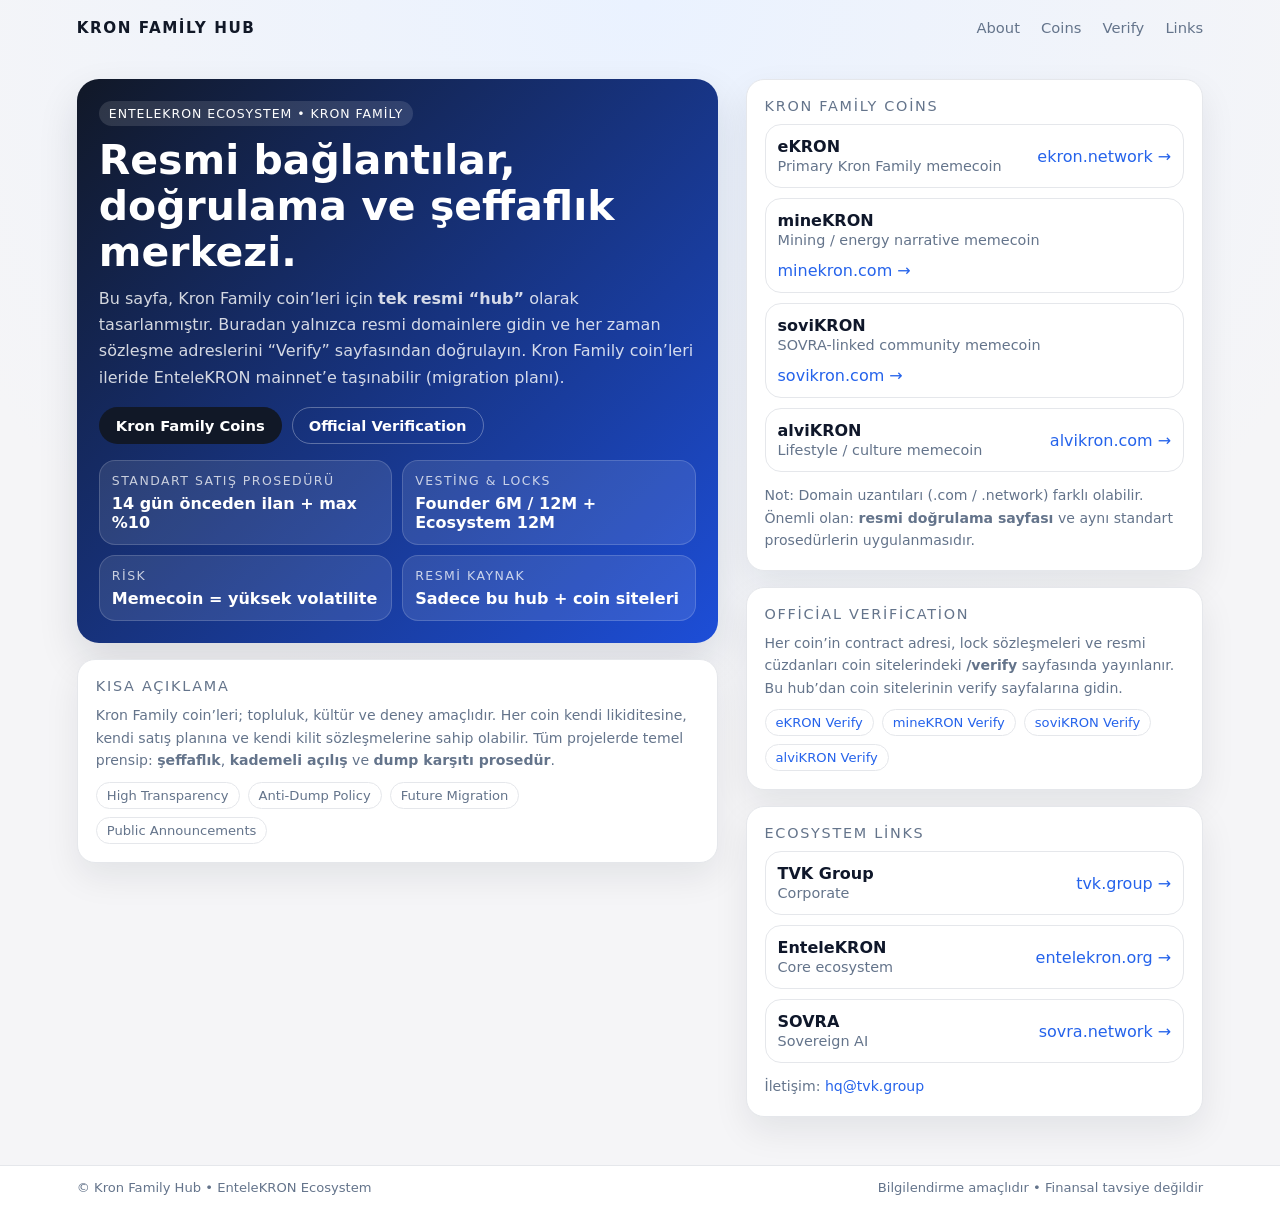
==== index.html @ ef165eb2 "Add initial index.html for Kron Family Hub" ====
<!DOCTYPE html>
<html lang="tr">
<head>
  <meta charset="UTF-8" />
  <title>Kron Family Hub – EnteleKRON Ecosystem</title>
  <meta name="viewport" content="width=device-width, initial-scale=1" />
  <meta name="description" content="Kron Family Hub: eKRON, mineKRON, soviKRON, alviKRON resmi bağlantılar ve doğrulama merkezi." />
  <style>
    :root{
      --bg:#f5f5f7;
      --card:#ffffff;
      --text:#0f172a;
      --muted:#64748b;
      --line:#e5e7eb;
      --radius:18px;
      --accent:#111827;
      --accent2:#2563eb;
    }
    *{box-sizing:border-box}
    body{
      margin:0;
      font-family:system-ui,-apple-system,BlinkMacSystemFont,"Segoe UI",sans-serif;
      background: radial-gradient(circle at top, #eaf2ff, var(--bg) 55%);
      color:var(--text);
    }
    a{color:var(--accent2);text-decoration:none}
    a:hover{text-decoration:underline}
    .page{min-height:100vh;display:flex;flex-direction:column}
    header{
      padding:18px 6vw;
      display:flex;
      justify-content:space-between;
      align-items:center;
      gap:14px;
      flex-wrap:wrap;
    }
    .logo{
      font-weight:800;
      letter-spacing:.10em;
      text-transform:uppercase;
      font-size:.95rem;
      color:var(--accent);
    }
    nav a{margin-left:16px;color:var(--muted);font-size:.92rem}
    main{
      flex:1;
      padding:24px 6vw 48px;
      display:grid;
      grid-template-columns:minmax(0,1.4fr) minmax(0,1fr);
      gap:28px;
      align-items:start;
    }
    @media(max-width:900px){
      main{grid-template-columns:1fr}
      nav a{margin-left:0;margin-right:14px}
    }
    .hero{
      background:linear-gradient(135deg,#111827,#1d4ed8);
      color:#fff;
      border-radius:22px;
      padding:22px;
      box-shadow:0 18px 40px rgba(15,23,42,.12);
    }
    .pill{
      display:inline-flex;
      align-items:center;
      gap:8px;
      padding:5px 10px;
      border-radius:999px;
      background:rgba(255,255,255,.12);
      font-size:.78rem;
      letter-spacing:.08em;
      text-transform:uppercase;
    }
    h1{margin:12px 0 10px;font-size:clamp(2rem,3.2vw,2.8rem);line-height:1.12}
    .sub{margin:0 0 16px;color:rgba(255,255,255,.82);max-width:720px;line-height:1.65}
    .hero-grid{
      display:grid;
      grid-template-columns:repeat(2,minmax(0,1fr));
      gap:10px;
      margin-top:16px;
    }
    @media(max-width:520px){.hero-grid{grid-template-columns:1fr}}
    .hero-card{
      background:rgba(255,255,255,.10);
      border:1px solid rgba(255,255,255,.16);
      border-radius:16px;
      padding:12px;
    }
    .hero-card .t{font-size:.78rem;letter-spacing:.12em;text-transform:uppercase;color:rgba(255,255,255,.75)}
    .hero-card .v{margin-top:6px;font-weight:600}
    .card{
      background:var(--card);
      border-radius:var(--radius);
      padding:18px;
      box-shadow:0 14px 35px rgba(15,23,42,.08);
      border:1px solid var(--line);
    }
    .title{
      font-size:.9rem;
      text-transform:uppercase;
      letter-spacing:.12em;
      color:var(--muted);
      margin-bottom:10px;
    }
    .list{display:grid;gap:10px}
    .row{
      border:1px solid var(--line);
      border-radius:16px;
      padding:12px;
      display:flex;
      justify-content:space-between;
      gap:12px;
      align-items:center;
      flex-wrap:wrap;
      background:#fff;
    }
    .row strong{font-size:1rem}
    .chips{display:flex;flex-wrap:wrap;gap:8px;margin-top:10px}
    .chip{
      padding:5px 10px;
      border-radius:999px;
      border:1px solid var(--line);
      color:var(--muted);
      font-size:.82rem;
      background:#fff;
    }
    .btnrow{display:flex;flex-wrap:wrap;gap:10px;margin-top:14px}
    .btn{
      padding:9px 16px;
      border-radius:999px;
      border:1px solid transparent;
      background:#fff;
      color:var(--accent);
      font-weight:600;
      font-size:.92rem;
      display:inline-flex;
      align-items:center;
      gap:8px;
    }
    .btn.primary{background:#111827;color:#fff}
    .btn.secondary{border-color:rgba(255,255,255,.30);background:transparent;color:#fff}
    .note{
      font-size:.88rem;
      color:var(--muted);
      line-height:1.6;
      margin-top:10px;
    }
    footer{
      padding:14px 6vw 22px;
      font-size:.82rem;
      color:var(--muted);
      display:flex;
      justify-content:space-between;
      flex-wrap:wrap;
      gap:10px;
      border-top:1px solid var(--line);
      background:#fff;
    }
  </style>
</head>

<body>
<div class="page">
  <header>
    <div class="logo">Kron Family Hub</div>
    <nav>
      <a href="#about">About</a>
      <a href="#coins">Coins</a>
      <a href="#verify">Verify</a>
      <a href="#links">Links</a>
    </nav>
  </header>

  <main>
    <section id="about">
      <div class="hero">
        <div class="pill">EnteleKRON Ecosystem • Kron Family</div>
        <h1>Resmi bağlantılar, doğrulama ve şeffaflık merkezi.</h1>
        <p class="sub">
          Bu sayfa, Kron Family coin’leri için <b>tek resmi “hub”</b> olarak tasarlanmıştır.
          Buradan yalnızca resmi domainlere gidin ve her zaman sözleşme adreslerini “Verify” sayfasından doğrulayın.
          Kron Family coin’leri ileride EnteleKRON mainnet’e taşınabilir (migration planı).
        </p>

        <div class="btnrow">
          <a class="btn primary" href="#coins">Kron Family Coins</a>
          <a class="btn secondary" href="#verify">Official Verification</a>
        </div>

        <div class="hero-grid">
          <div class="hero-card">
            <div class="t">Standart Satış Prosedürü</div>
            <div class="v">14 gün önceden ilan + max %10</div>
          </div>
          <div class="hero-card">
            <div class="t">Vesting & Locks</div>
            <div class="v">Founder 6M / 12M + Ecosystem 12M</div>
          </div>
          <div class="hero-card">
            <div class="t">Risk</div>
            <div class="v">Memecoin = yüksek volatilite</div>
          </div>
          <div class="hero-card">
            <div class="t">Resmi Kaynak</div>
            <div class="v">Sadece bu hub + coin siteleri</div>
          </div>
        </div>
      </div>

      <div class="card" style="margin-top:16px">
        <div class="title">Kısa Açıklama</div>
        <div class="note">
          Kron Family coin’leri; topluluk, kültür ve deney amaçlıdır. Her coin kendi likiditesine,
          kendi satış planına ve kendi kilit sözleşmelerine sahip olabilir. Tüm projelerde temel prensip:
          <b>şeffaflık</b>, <b>kademeli açılış</b> ve <b>dump karşıtı prosedür</b>.
        </div>
        <div class="chips">
          <span class="chip">High Transparency</span>
          <span class="chip">Anti-Dump Policy</span>
          <span class="chip">Future Migration</span>
          <span class="chip">Public Announcements</span>
        </div>
      </div>
    </section>

    <aside>
      <div id="coins" class="card" style="margin-bottom:16px">
        <div class="title">Kron Family Coins</div>

        <div class="list">
          <div class="row">
            <div>
              <strong>eKRON</strong><br/>
              <span style="color:var(--muted);font-size:.9rem;">Primary Kron Family memecoin</span>
            </div>
            <div>
              <a href="https://ekron.network" target="_blank" rel="noopener">ekron.network →</a>
            </div>
          </div>

          <div class="row">
            <div>
              <strong>mineKRON</strong><br/>
              <span style="color:var(--muted);font-size:.9rem;">Mining / energy narrative memecoin</span>
            </div>
            <div>
              <a href="https://minekron.com" target="_blank" rel="noopener">minekron.com →</a>
            </div>
          </div>

          <div class="row">
            <div>
              <strong>soviKRON</strong><br/>
              <span style="color:var(--muted);font-size:.9rem;">SOVRA-linked community memecoin</span>
            </div>
            <div>
              <a href="https://sovikron.com" target="_blank" rel="noopener">sovikron.com →</a>
            </div>
          </div>

          <div class="row">
            <div>
              <strong>alviKRON</strong><br/>
              <span style="color:var(--muted);font-size:.9rem;">Lifestyle / culture memecoin</span>
            </div>
            <div>
              <a href="https://alvikron.com" target="_blank" rel="noopener">alvikron.com →</a>
            </div>
          </div>
        </div>

        <div class="note" style="margin-top:12px">
          Not: Domain uzantıları (.com / .network) farklı olabilir. Önemli olan: <b>resmi doğrulama sayfası</b> ve
          aynı standart prosedürlerin uygulanmasıdır.
        </div>
      </div>

      <div id="verify" class="card" style="margin-bottom:16px">
        <div class="title">Official Verification</div>
        <div class="note">
          Her coin’in contract adresi, lock sözleşmeleri ve resmi cüzdanları coin sitelerindeki
          <b>/verify</b> sayfasında yayınlanır. Bu hub’dan coin sitelerinin verify sayfalarına gidin.
        </div>
        <div class="chips">
          <span class="chip"><a href="https://ekron.network/verify/" target="_blank" rel="noopener">eKRON Verify</a></span>
          <span class="chip"><a href="https://minekron.com/verify/" target="_blank" rel="noopener">mineKRON Verify</a></span>
          <span class="chip"><a href="https://sovikron.com/verify/" target="_blank" rel="noopener">soviKRON Verify</a></span>
          <span class="chip"><a href="https://alvikron.com/verify/" target="_blank" rel="noopener">alviKRON Verify</a></span>
        </div>
      </div>

      <div id="links" class="card">
        <div class="title">Ecosystem Links</div>
        <div class="list">
          <div class="row">
            <div><strong>TVK Group</strong><br/><span style="color:var(--muted);font-size:.9rem;">Corporate</span></div>
            <div><a href="https://tvk.group" target="_blank" rel="noopener">tvk.group →</a></div>
          </div>
          <div class="row">
            <div><strong>EnteleKRON</strong><br/><span style="color:var(--muted);font-size:.9rem;">Core ecosystem</span></div>
            <div><a href="https://entelekron.org" target="_blank" rel="noopener">entelekron.org →</a></div>
          </div>
          <div class="row">
            <div><strong>SOVRA</strong><br/><span style="color:var(--muted);font-size:.9rem;">Sovereign AI</span></div>
            <div><a href="https://sovra.network" target="_blank" rel="noopener">sovra.network →</a></div>
          </div>
        </div>

        <div class="note" style="margin-top:12px">
          İletişim: <a href="mailto:hq@tvk.group">hq@tvk.group</a>
        </div>
      </div>
    </aside>
  </main>

  <footer>
    <span>© Kron Family Hub • EnteleKRON Ecosystem</span>
    <span>Bilgilendirme amaçlıdır • Finansal tavsiye değildir</span>
  </footer>
</div>
</body>
</html>
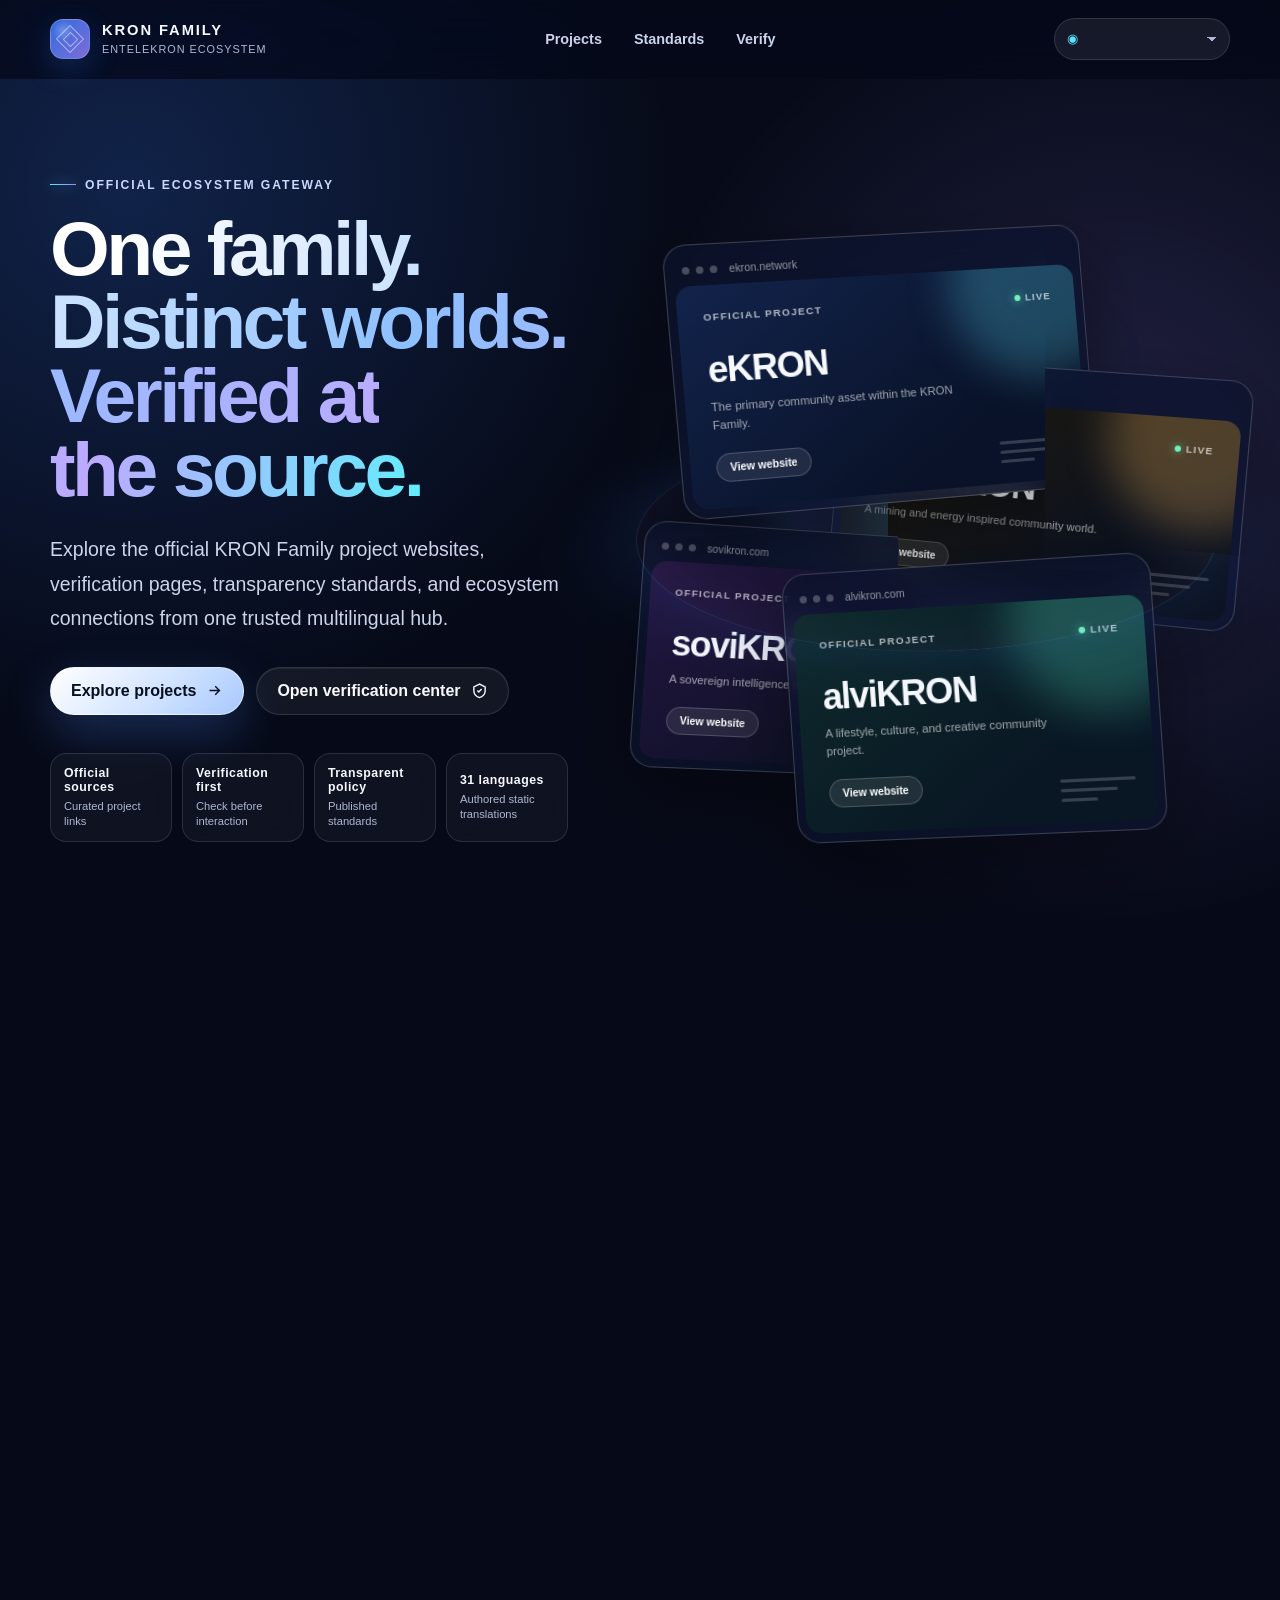
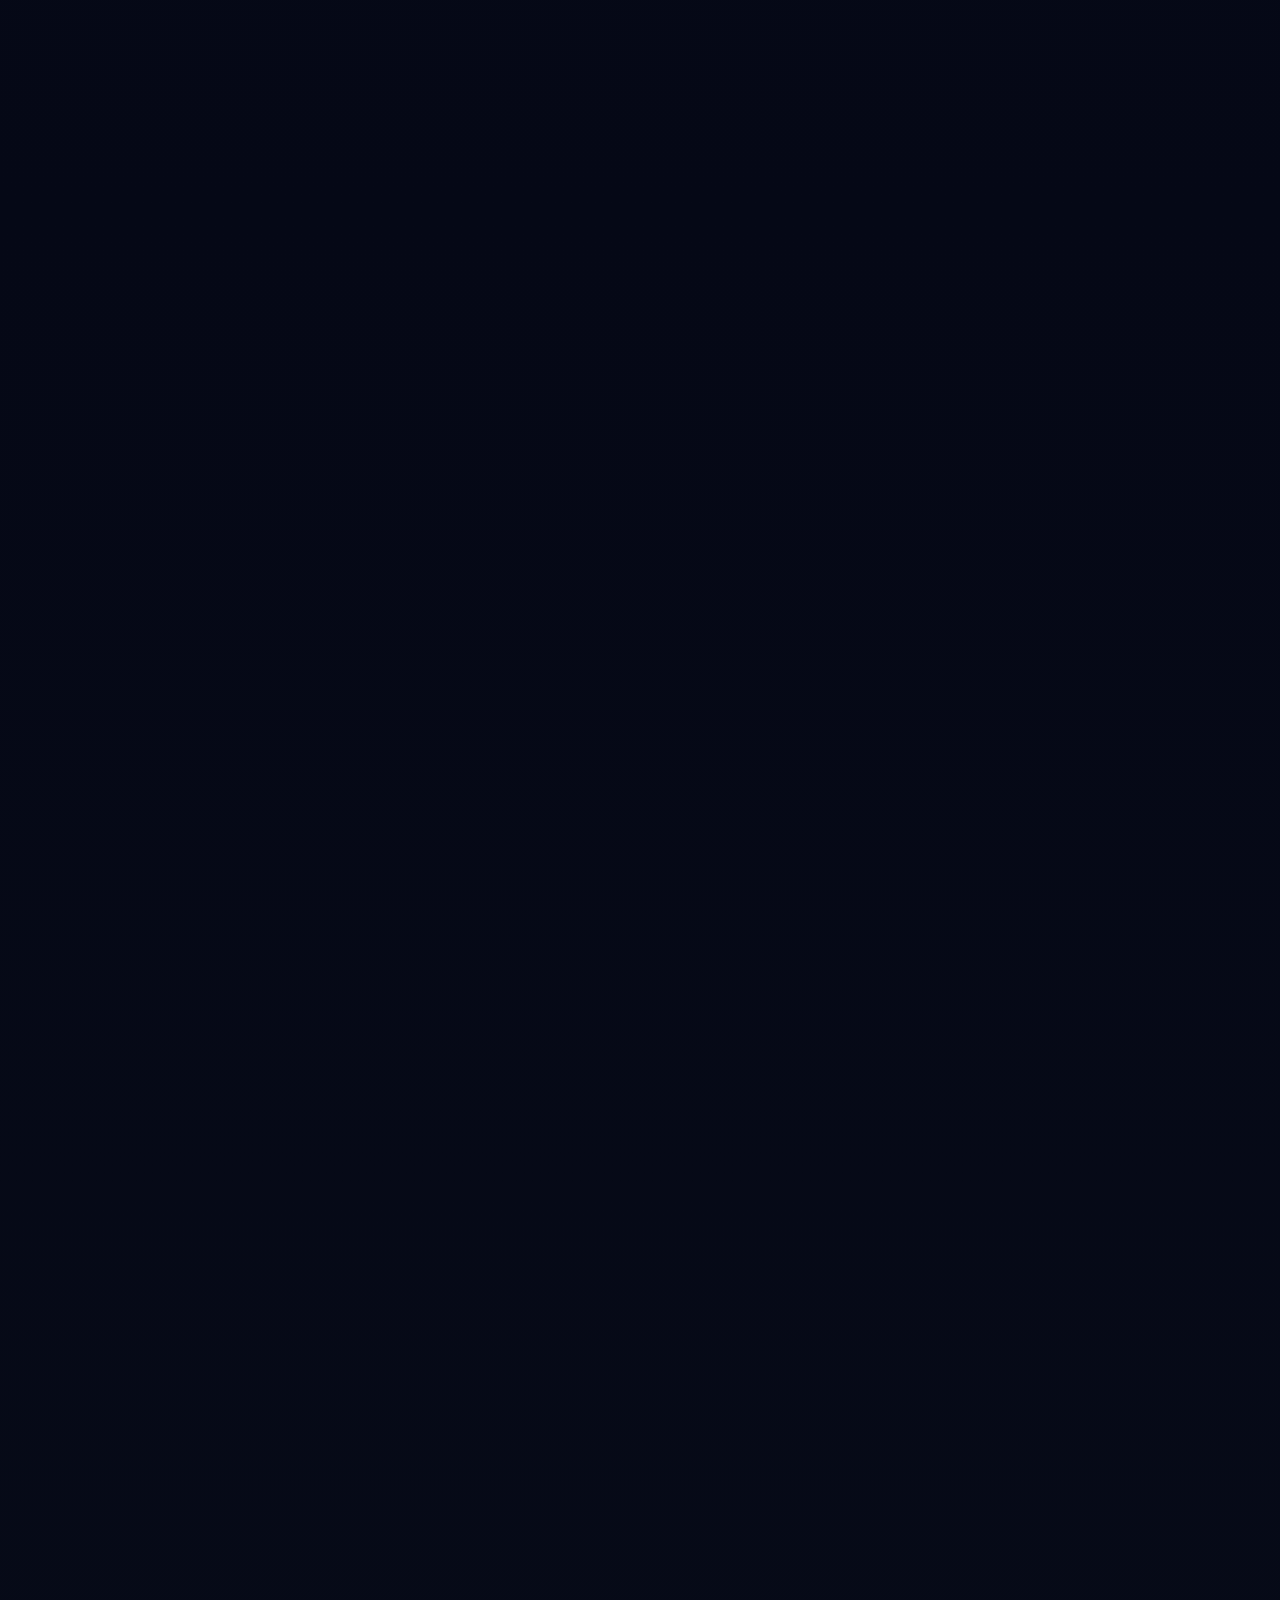
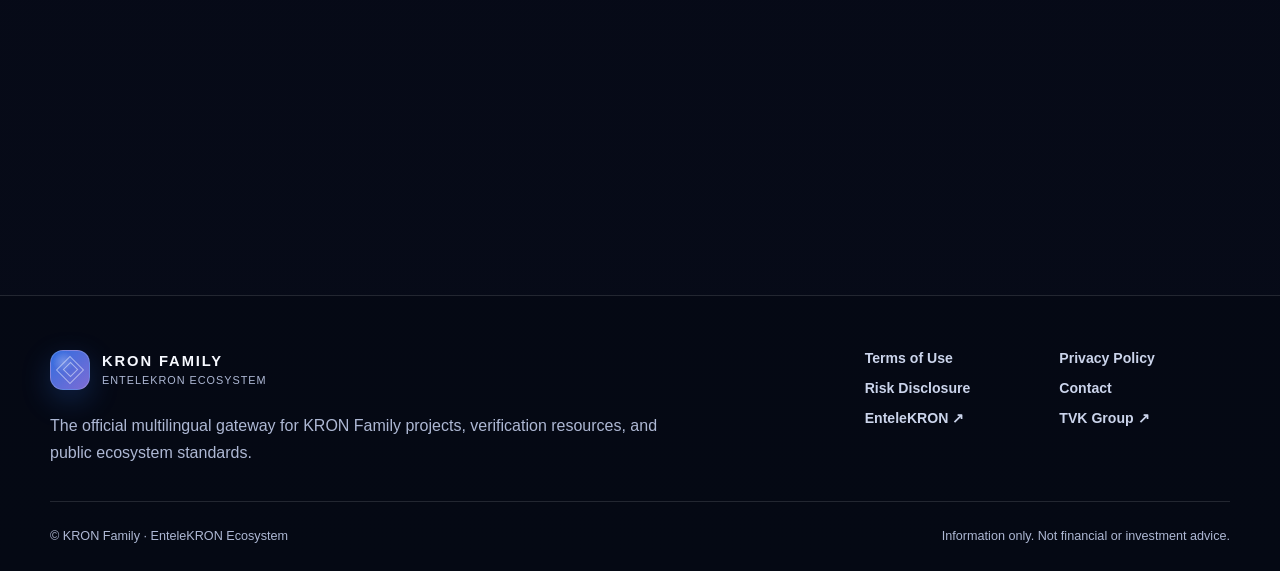
==== commit 29974fb1: "Rebuild KRON hub with premium multilingual experience" ====
--- a/index.html
+++ b/index.html
@@ -1,323 +1,299 @@
-<!DOCTYPE html>
-<html lang="tr">
+<!doctype html>
+<html lang="en" dir="ltr">
 <head>
-  <meta charset="UTF-8" />
-  <title>Kron Family Hub – EnteleKRON Ecosystem</title>
-  <meta name="viewport" content="width=device-width, initial-scale=1" />
-  <meta name="description" content="Kron Family Hub: eKRON, mineKRON, soviKRON, alviKRON resmi bağlantılar ve doğrulama merkezi." />
-  <style>
-    :root{
-      --bg:#f5f5f7;
-      --card:#ffffff;
-      --text:#0f172a;
-      --muted:#64748b;
-      --line:#e5e7eb;
-      --radius:18px;
-      --accent:#111827;
-      --accent2:#2563eb;
-    }
-    *{box-sizing:border-box}
-    body{
-      margin:0;
-      font-family:system-ui,-apple-system,BlinkMacSystemFont,"Segoe UI",sans-serif;
-      background: radial-gradient(circle at top, #eaf2ff, var(--bg) 55%);
-      color:var(--text);
-    }
-    a{color:var(--accent2);text-decoration:none}
-    a:hover{text-decoration:underline}
-    .page{min-height:100vh;display:flex;flex-direction:column}
-    header{
-      padding:18px 6vw;
-      display:flex;
-      justify-content:space-between;
-      align-items:center;
-      gap:14px;
-      flex-wrap:wrap;
-    }
-    .logo{
-      font-weight:800;
-      letter-spacing:.10em;
-      text-transform:uppercase;
-      font-size:.95rem;
-      color:var(--accent);
-    }
-    nav a{margin-left:16px;color:var(--muted);font-size:.92rem}
-    main{
-      flex:1;
-      padding:24px 6vw 48px;
-      display:grid;
-      grid-template-columns:minmax(0,1.4fr) minmax(0,1fr);
-      gap:28px;
-      align-items:start;
-    }
-    @media(max-width:900px){
-      main{grid-template-columns:1fr}
-      nav a{margin-left:0;margin-right:14px}
-    }
-    .hero{
-      background:linear-gradient(135deg,#111827,#1d4ed8);
-      color:#fff;
-      border-radius:22px;
-      padding:22px;
-      box-shadow:0 18px 40px rgba(15,23,42,.12);
-    }
-    .pill{
-      display:inline-flex;
-      align-items:center;
-      gap:8px;
-      padding:5px 10px;
-      border-radius:999px;
-      background:rgba(255,255,255,.12);
-      font-size:.78rem;
-      letter-spacing:.08em;
-      text-transform:uppercase;
-    }
-    h1{margin:12px 0 10px;font-size:clamp(2rem,3.2vw,2.8rem);line-height:1.12}
-    .sub{margin:0 0 16px;color:rgba(255,255,255,.82);max-width:720px;line-height:1.65}
-    .hero-grid{
-      display:grid;
-      grid-template-columns:repeat(2,minmax(0,1fr));
-      gap:10px;
-      margin-top:16px;
-    }
-    @media(max-width:520px){.hero-grid{grid-template-columns:1fr}}
-    .hero-card{
-      background:rgba(255,255,255,.10);
-      border:1px solid rgba(255,255,255,.16);
-      border-radius:16px;
-      padding:12px;
-    }
-    .hero-card .t{font-size:.78rem;letter-spacing:.12em;text-transform:uppercase;color:rgba(255,255,255,.75)}
-    .hero-card .v{margin-top:6px;font-weight:600}
-    .card{
-      background:var(--card);
-      border-radius:var(--radius);
-      padding:18px;
-      box-shadow:0 14px 35px rgba(15,23,42,.08);
-      border:1px solid var(--line);
-    }
-    .title{
-      font-size:.9rem;
-      text-transform:uppercase;
-      letter-spacing:.12em;
-      color:var(--muted);
-      margin-bottom:10px;
-    }
-    .list{display:grid;gap:10px}
-    .row{
-      border:1px solid var(--line);
-      border-radius:16px;
-      padding:12px;
-      display:flex;
-      justify-content:space-between;
-      gap:12px;
-      align-items:center;
-      flex-wrap:wrap;
-      background:#fff;
-    }
-    .row strong{font-size:1rem}
-    .chips{display:flex;flex-wrap:wrap;gap:8px;margin-top:10px}
-    .chip{
-      padding:5px 10px;
-      border-radius:999px;
-      border:1px solid var(--line);
-      color:var(--muted);
-      font-size:.82rem;
-      background:#fff;
-    }
-    .btnrow{display:flex;flex-wrap:wrap;gap:10px;margin-top:14px}
-    .btn{
-      padding:9px 16px;
-      border-radius:999px;
-      border:1px solid transparent;
-      background:#fff;
-      color:var(--accent);
-      font-weight:600;
-      font-size:.92rem;
-      display:inline-flex;
-      align-items:center;
-      gap:8px;
-    }
-    .btn.primary{background:#111827;color:#fff}
-    .btn.secondary{border-color:rgba(255,255,255,.30);background:transparent;color:#fff}
-    .note{
-      font-size:.88rem;
-      color:var(--muted);
-      line-height:1.6;
-      margin-top:10px;
-    }
-    footer{
-      padding:14px 6vw 22px;
-      font-size:.82rem;
-      color:var(--muted);
-      display:flex;
-      justify-content:space-between;
-      flex-wrap:wrap;
-      gap:10px;
-      border-top:1px solid var(--line);
-      background:#fff;
-    }
-  </style>
+  <meta charset="utf-8" />
+  <meta name="viewport" content="width=device-width, initial-scale=1, viewport-fit=cover" />
+  <title>KRON Family — Official Ecosystem Hub</title>
+  <meta name="description" content="The official gateway to the KRON Family ecosystem: verified project websites, transparent standards, contract verification, and multilingual access." />
+  <meta name="robots" content="index,follow,max-image-preview:large" />
+  <meta name="theme-color" content="#050816" />
+  <meta name="color-scheme" content="dark" />
+  <meta name="google" content="notranslate" />
+  <meta property="og:type" content="website" />
+  <meta property="og:site_name" content="KRON Family" />
+  <meta property="og:title" content="KRON Family — Official Ecosystem Hub" />
+  <meta property="og:description" content="Official project websites, verification links, transparency standards, and multilingual access for the KRON Family ecosystem." />
+  <meta property="og:url" content="https://kron.entelekron.org/" />
+  <meta property="og:image" content="https://www.entelekron.org/assets/ENTELEKRON_logo_512x512.png" />
+  <meta name="twitter:card" content="summary_large_image" />
+  <link rel="canonical" href="https://kron.entelekron.org/" />
+  <link rel="alternate" hreflang="x-default" href="https://kron.entelekron.org/" />
+  <link rel="alternate" hreflang="en" href="https://kron.entelekron.org/" />
+  <link rel="alternate" hreflang="tr" href="https://kron.entelekron.org/?lang=tr" />
+  <link rel="alternate" hreflang="de" href="https://kron.entelekron.org/?lang=de" />
+  <link rel="alternate" hreflang="fr" href="https://kron.entelekron.org/?lang=fr" />
+  <link rel="alternate" hreflang="es" href="https://kron.entelekron.org/?lang=es" />
+  <link rel="alternate" hreflang="it" href="https://kron.entelekron.org/?lang=it" />
+  <link rel="alternate" hreflang="pt" href="https://kron.entelekron.org/?lang=pt" />
+  <link rel="alternate" hreflang="nl" href="https://kron.entelekron.org/?lang=nl" />
+  <link rel="alternate" hreflang="sv" href="https://kron.entelekron.org/?lang=sv" />
+  <link rel="alternate" hreflang="no" href="https://kron.entelekron.org/?lang=no" />
+  <link rel="alternate" hreflang="da" href="https://kron.entelekron.org/?lang=da" />
+  <link rel="alternate" hreflang="fi" href="https://kron.entelekron.org/?lang=fi" />
+  <link rel="alternate" hreflang="pl" href="https://kron.entelekron.org/?lang=pl" />
+  <link rel="alternate" hreflang="ro" href="https://kron.entelekron.org/?lang=ro" />
+  <link rel="alternate" hreflang="uk" href="https://kron.entelekron.org/?lang=uk" />
+  <link rel="alternate" hreflang="ru" href="https://kron.entelekron.org/?lang=ru" />
+  <link rel="alternate" hreflang="el" href="https://kron.entelekron.org/?lang=el" />
+  <link rel="alternate" hreflang="ar" href="https://kron.entelekron.org/?lang=ar" />
+  <link rel="alternate" hreflang="he" href="https://kron.entelekron.org/?lang=he" />
+  <link rel="alternate" hreflang="fa" href="https://kron.entelekron.org/?lang=fa" />
+  <link rel="alternate" hreflang="hi" href="https://kron.entelekron.org/?lang=hi" />
+  <link rel="alternate" hreflang="bn" href="https://kron.entelekron.org/?lang=bn" />
+  <link rel="alternate" hreflang="ur" href="https://kron.entelekron.org/?lang=ur" />
+  <link rel="alternate" hreflang="zh" href="https://kron.entelekron.org/?lang=zh" />
+  <link rel="alternate" hreflang="ja" href="https://kron.entelekron.org/?lang=ja" />
+  <link rel="alternate" hreflang="ko" href="https://kron.entelekron.org/?lang=ko" />
+  <link rel="alternate" hreflang="id" href="https://kron.entelekron.org/?lang=id" />
+  <link rel="alternate" hreflang="ms" href="https://kron.entelekron.org/?lang=ms" />
+  <link rel="alternate" hreflang="vi" href="https://kron.entelekron.org/?lang=vi" />
+  <link rel="alternate" hreflang="th" href="https://kron.entelekron.org/?lang=th" />
+  <link rel="alternate" hreflang="sw" href="https://kron.entelekron.org/?lang=sw" />
+  <link rel="icon" href="data:image/svg+xml,%3Csvg xmlns='http://www.w3.org/2000/svg' viewBox='0 0 64 64'%3E%3Cdefs%3E%3ClinearGradient id='g' x1='0' y1='0' x2='1' y2='1'%3E%3Cstop stop-color='%235de4ff'/%3E%3Cstop offset='1' stop-color='%239a83ff'/%3E%3C/linearGradient%3E%3C/defs%3E%3Crect width='64' height='64' rx='18' fill='%23050816'/%3E%3Cpath d='M32 10 54 32 32 54 10 32Z' fill='none' stroke='url(%23g)' stroke-width='5'/%3E%3Cpath d='M32 20 44 32 32 44 20 32Z' fill='url(%23g)'/%3E%3C/svg%3E" />
+  <link rel="stylesheet" href="/assets/site.css?v=20260801" />
+  <script type="application/ld+json">
+  {
+    "@context": "https://schema.org",
+    "@type": "WebSite",
+    "name": "KRON Family",
+    "url": "https://kron.entelekron.org/",
+    "description": "Official project and verification hub for the KRON Family ecosystem.",
+    "publisher": {
+      "@type": "Organization",
+      "name": "TVK Group",
+      "url": "https://tvk.group"
+    },
+    "inLanguage": ["en","tr","de","fr","es","it","pt","nl","sv","no","da","fi","pl","ro","uk","ru","el","ar","he","fa","hi","bn","ur","zh","ja","ko","id","ms","vi","th","sw"]
+  }
+  </script>
 </head>
-
-<body>
-<div class="page">
-  <header>
-    <div class="logo">Kron Family Hub</div>
-    <nav>
-      <a href="#about">About</a>
-      <a href="#coins">Coins</a>
-      <a href="#verify">Verify</a>
-      <a href="#links">Links</a>
-    </nav>
+<body class="notranslate" translate="no" data-title-key="metaTitle" data-description-key="metaDescription">
+  <a class="skip-link" href="#main" data-i18n="skip">Skip to content</a>
+
+  <header class="site-header">
+    <div class="container header-inner">
+      <a class="brand" href="/" aria-label="KRON Family home">
+        <span class="brand-mark" aria-hidden="true"></span>
+        <span class="brand-copy">
+          <span class="brand-title">KRON Family</span>
+          <span class="brand-subtitle">EnteleKRON Ecosystem</span>
+        </span>
+      </a>
+
+      <nav class="main-nav" aria-label="Primary navigation">
+        <a href="#projects" data-i18n="navProjects">Projects</a>
+        <a href="#standards" data-i18n="navStandards">Standards</a>
+        <a href="#verify" data-i18n="navVerify">Verify</a>
+      </nav>
+
+      <div class="language-control">
+        <label class="visually-hidden" for="language-select" data-i18n="language">Language</label>
+        <select class="language-select" id="language-select" data-i18n-aria="language" aria-label="Language"></select>
+      </div>
+    </div>
   </header>
 
-  <main>
-    <section id="about">
-      <div class="hero">
-        <div class="pill">EnteleKRON Ecosystem • Kron Family</div>
-        <h1>Resmi bağlantılar, doğrulama ve şeffaflık merkezi.</h1>
-        <p class="sub">
-          Bu sayfa, Kron Family coin’leri için <b>tek resmi “hub”</b> olarak tasarlanmıştır.
-          Buradan yalnızca resmi domainlere gidin ve her zaman sözleşme adreslerini “Verify” sayfasından doğrulayın.
-          Kron Family coin’leri ileride EnteleKRON mainnet’e taşınabilir (migration planı).
-        </p>
-
-        <div class="btnrow">
-          <a class="btn primary" href="#coins">Kron Family Coins</a>
-          <a class="btn secondary" href="#verify">Official Verification</a>
-        </div>
-
-        <div class="hero-grid">
-          <div class="hero-card">
-            <div class="t">Standart Satış Prosedürü</div>
-            <div class="v">14 gün önceden ilan + max %10</div>
-          </div>
-          <div class="hero-card">
-            <div class="t">Vesting & Locks</div>
-            <div class="v">Founder 6M / 12M + Ecosystem 12M</div>
-          </div>
-          <div class="hero-card">
-            <div class="t">Risk</div>
-            <div class="v">Memecoin = yüksek volatilite</div>
-          </div>
-          <div class="hero-card">
-            <div class="t">Resmi Kaynak</div>
-            <div class="v">Sadece bu hub + coin siteleri</div>
-          </div>
-        </div>
-      </div>
-
-      <div class="card" style="margin-top:16px">
-        <div class="title">Kısa Açıklama</div>
-        <div class="note">
-          Kron Family coin’leri; topluluk, kültür ve deney amaçlıdır. Her coin kendi likiditesine,
-          kendi satış planına ve kendi kilit sözleşmelerine sahip olabilir. Tüm projelerde temel prensip:
-          <b>şeffaflık</b>, <b>kademeli açılış</b> ve <b>dump karşıtı prosedür</b>.
-        </div>
-        <div class="chips">
-          <span class="chip">High Transparency</span>
-          <span class="chip">Anti-Dump Policy</span>
-          <span class="chip">Future Migration</span>
-          <span class="chip">Public Announcements</span>
-        </div>
-      </div>
-    </section>
-
-    <aside>
-      <div id="coins" class="card" style="margin-bottom:16px">
-        <div class="title">Kron Family Coins</div>
-
-        <div class="list">
-          <div class="row">
-            <div>
-              <strong>eKRON</strong><br/>
-              <span style="color:var(--muted);font-size:.9rem;">Primary Kron Family memecoin</span>
-            </div>
-            <div>
-              <a href="https://ekron.network" target="_blank" rel="noopener">ekron.network →</a>
-            </div>
-          </div>
-
-          <div class="row">
-            <div>
-              <strong>mineKRON</strong><br/>
-              <span style="color:var(--muted);font-size:.9rem;">Mining / energy narrative memecoin</span>
-            </div>
-            <div>
-              <a href="https://minekron.com" target="_blank" rel="noopener">minekron.com →</a>
-            </div>
-          </div>
-
-          <div class="row">
-            <div>
-              <strong>soviKRON</strong><br/>
-              <span style="color:var(--muted);font-size:.9rem;">SOVRA-linked community memecoin</span>
-            </div>
-            <div>
-              <a href="https://sovikron.com" target="_blank" rel="noopener">sovikron.com →</a>
-            </div>
-          </div>
-
-          <div class="row">
-            <div>
-              <strong>alviKRON</strong><br/>
-              <span style="color:var(--muted);font-size:.9rem;">Lifestyle / culture memecoin</span>
-            </div>
-            <div>
-              <a href="https://alvikron.com" target="_blank" rel="noopener">alvikron.com →</a>
-            </div>
-          </div>
-        </div>
-
-        <div class="note" style="margin-top:12px">
-          Not: Domain uzantıları (.com / .network) farklı olabilir. Önemli olan: <b>resmi doğrulama sayfası</b> ve
-          aynı standart prosedürlerin uygulanmasıdır.
-        </div>
-      </div>
-
-      <div id="verify" class="card" style="margin-bottom:16px">
-        <div class="title">Official Verification</div>
-        <div class="note">
-          Her coin’in contract adresi, lock sözleşmeleri ve resmi cüzdanları coin sitelerindeki
-          <b>/verify</b> sayfasında yayınlanır. Bu hub’dan coin sitelerinin verify sayfalarına gidin.
-        </div>
-        <div class="chips">
-          <span class="chip"><a href="https://ekron.network/verify/" target="_blank" rel="noopener">eKRON Verify</a></span>
-          <span class="chip"><a href="https://minekron.com/verify/" target="_blank" rel="noopener">mineKRON Verify</a></span>
-          <span class="chip"><a href="https://sovikron.com/verify/" target="_blank" rel="noopener">soviKRON Verify</a></span>
-          <span class="chip"><a href="https://alvikron.com/verify/" target="_blank" rel="noopener">alviKRON Verify</a></span>
-        </div>
-      </div>
-
-      <div id="links" class="card">
-        <div class="title">Ecosystem Links</div>
-        <div class="list">
-          <div class="row">
-            <div><strong>TVK Group</strong><br/><span style="color:var(--muted);font-size:.9rem;">Corporate</span></div>
-            <div><a href="https://tvk.group" target="_blank" rel="noopener">tvk.group →</a></div>
-          </div>
-          <div class="row">
-            <div><strong>EnteleKRON</strong><br/><span style="color:var(--muted);font-size:.9rem;">Core ecosystem</span></div>
-            <div><a href="https://entelekron.org" target="_blank" rel="noopener">entelekron.org →</a></div>
-          </div>
-          <div class="row">
-            <div><strong>SOVRA</strong><br/><span style="color:var(--muted);font-size:.9rem;">Sovereign AI</span></div>
-            <div><a href="https://sovra.network" target="_blank" rel="noopener">sovra.network →</a></div>
-          </div>
-        </div>
-
-        <div class="note" style="margin-top:12px">
-          İletişim: <a href="mailto:hq@tvk.group">hq@tvk.group</a>
-        </div>
-      </div>
-    </aside>
+  <main id="main">
+    <section class="hero">
+      <div class="container hero-grid">
+        <div class="hero-copy">
+          <div class="eyebrow" data-i18n="heroEyebrow">Official ecosystem gateway</div>
+          <h1><span class="gradient-text" data-i18n="heroTitle">One family. Distinct worlds. Verified at the source.</span></h1>
+          <p class="hero-lead" data-i18n="heroLead">Explore the official KRON Family project websites, verification pages, transparency standards, and ecosystem connections from one trusted multilingual hub.</p>
+
+          <div class="cta-row">
+            <a class="btn btn-primary" href="#projects">
+              <span data-i18n="heroPrimary">Explore projects</span>
+              <svg viewBox="0 0 24 24" fill="none" stroke="currentColor" stroke-width="2" aria-hidden="true"><path d="m5 12 14 0M13 6l6 6-6 6" /></svg>
+            </a>
+            <a class="btn" href="#verify">
+              <span data-i18n="heroSecondary">Open verification center</span>
+              <svg viewBox="0 0 24 24" fill="none" stroke="currentColor" stroke-width="2" aria-hidden="true"><path d="M12 3 4 7v5c0 5 3.4 8.7 8 10 4.6-1.3 8-5 8-10V7l-8-4Z" /><path d="m9 12 2 2 4-4" /></svg>
+            </a>
+          </div>
+
+          <div class="trust-row" aria-label="KRON standards">
+            <div class="trust-pill"><strong data-i18n="heroTrust1Title">Official sources</strong><span data-i18n="heroTrust1Text">Curated project links</span></div>
+            <div class="trust-pill"><strong data-i18n="heroTrust2Title">Verification first</strong><span data-i18n="heroTrust2Text">Check before interaction</span></div>
+            <div class="trust-pill"><strong data-i18n="heroTrust3Title">Transparent policy</strong><span data-i18n="heroTrust3Text">Published standards</span></div>
+            <div class="trust-pill"><strong data-i18n="heroTrust4Title">31 languages</strong><span data-i18n="heroTrust4Text">Authored static translations</span></div>
+          </div>
+        </div>
+
+        <div class="hero-visual" aria-label="Floating previews of KRON Family websites">
+          <div class="floating-stage">
+            <a class="site-preview one" href="https://ekron.network" aria-label="Open eKRON website">
+              <div class="browser-bar"><span class="browser-dot"></span><span class="browser-dot"></span><span class="browser-dot"></span><span class="browser-url">ekron.network</span></div>
+              <div class="preview-body" data-theme="ekron">
+                <div class="preview-label"><span data-i18n="floatLabelOfficial">Official project</span><span class="preview-status" data-i18n="floatStatusLive">Live</span></div>
+                <div class="preview-title">eKRON</div>
+                <p class="preview-copy" data-i18n="projectEkron">The primary community asset within the KRON Family.</p>
+                <span class="preview-button" data-i18n="viewSite">View website</span>
+                <div class="preview-lines" aria-hidden="true"><span></span><span></span><span></span></div>
+              </div>
+            </a>
+
+            <a class="site-preview two" href="https://minekron.com" aria-label="Open mineKRON website">
+              <div class="browser-bar"><span class="browser-dot"></span><span class="browser-dot"></span><span class="browser-dot"></span><span class="browser-url">minekron.com</span></div>
+              <div class="preview-body" data-theme="mine">
+                <div class="preview-label"><span data-i18n="floatLabelOfficial">Official project</span><span class="preview-status" data-i18n="floatStatusLive">Live</span></div>
+                <div class="preview-title">mineKRON</div>
+                <p class="preview-copy" data-i18n="projectMine">A mining and energy inspired community world.</p>
+                <span class="preview-button" data-i18n="viewSite">View website</span>
+                <div class="preview-lines" aria-hidden="true"><span></span><span></span><span></span></div>
+              </div>
+            </a>
+
+            <a class="site-preview three" href="https://sovikron.com" aria-label="Open soviKRON website">
+              <div class="browser-bar"><span class="browser-dot"></span><span class="browser-dot"></span><span class="browser-dot"></span><span class="browser-url">sovikron.com</span></div>
+              <div class="preview-body" data-theme="sovi">
+                <div class="preview-label"><span data-i18n="floatLabelOfficial">Official project</span><span class="preview-status" data-i18n="floatStatusLive">Live</span></div>
+                <div class="preview-title">soviKRON</div>
+                <p class="preview-copy" data-i18n="projectSovi">A sovereign intelligence inspired community project.</p>
+                <span class="preview-button" data-i18n="viewSite">View website</span>
+                <div class="preview-lines" aria-hidden="true"><span></span><span></span><span></span></div>
+              </div>
+            </a>
+
+            <a class="site-preview four" href="https://alvikron.com" aria-label="Open alviKRON website">
+              <div class="browser-bar"><span class="browser-dot"></span><span class="browser-dot"></span><span class="browser-dot"></span><span class="browser-url">alvikron.com</span></div>
+              <div class="preview-body" data-theme="alvi">
+                <div class="preview-label"><span data-i18n="floatLabelOfficial">Official project</span><span class="preview-status" data-i18n="floatStatusLive">Live</span></div>
+                <div class="preview-title">alviKRON</div>
+                <p class="preview-copy" data-i18n="projectAlvi">A lifestyle, culture, and creative community project.</p>
+                <span class="preview-button" data-i18n="viewSite">View website</span>
+                <div class="preview-lines" aria-hidden="true"><span></span><span></span><span></span></div>
+              </div>
+            </a>
+          </div>
+        </div>
+      </div>
+    </section>
+
+    <section class="section" id="projects">
+      <div class="container">
+        <div class="section-heading reveal">
+          <div class="eyebrow" data-i18n="projectsEyebrow">The KRON worlds</div>
+          <h2 data-i18n="projectsTitle">Different identities, one transparent ecosystem.</h2>
+          <p data-i18n="projectsLead">Each project has its own visual language and community narrative while sharing the same verification-first approach.</p>
+        </div>
+
+        <div class="project-grid">
+          <article class="project-card reveal">
+            <div>
+              <div class="project-top"><span class="project-index">01 / eKRON</span><span class="project-orb" aria-hidden="true"></span></div>
+              <h3>eKRON</h3>
+              <p data-i18n="projectEkron">The primary community asset within the KRON Family.</p>
+            </div>
+            <div class="project-actions">
+              <a class="text-link" href="https://ekron.network"><span data-i18n="viewSite">View website</span> ↗</a>
+              <a class="text-link" href="https://ekron.network/verify/"><span data-i18n="verifyContract">Verify contracts</span> ↗</a>
+            </div>
+          </article>
+
+          <article class="project-card mine reveal">
+            <div>
+              <div class="project-top"><span class="project-index">02 / mineKRON</span><span class="project-orb" aria-hidden="true"></span></div>
+              <h3>mineKRON</h3>
+              <p data-i18n="projectMine">A mining and energy inspired community world.</p>
+            </div>
+            <div class="project-actions">
+              <a class="text-link" href="https://minekron.com"><span data-i18n="viewSite">View website</span> ↗</a>
+              <a class="text-link" href="https://minekron.com/verify/"><span data-i18n="verifyContract">Verify contracts</span> ↗</a>
+            </div>
+          </article>
+
+          <article class="project-card sovi reveal">
+            <div>
+              <div class="project-top"><span class="project-index">03 / soviKRON</span><span class="project-orb" aria-hidden="true"></span></div>
+              <h3>soviKRON</h3>
+              <p data-i18n="projectSovi">A sovereign intelligence inspired community project.</p>
+            </div>
+            <div class="project-actions">
+              <a class="text-link" href="https://sovikron.com"><span data-i18n="viewSite">View website</span> ↗</a>
+              <a class="text-link" href="https://sovikron.com/verify/"><span data-i18n="verifyContract">Verify contracts</span> ↗</a>
+            </div>
+          </article>
+
+          <article class="project-card alvi reveal">
+            <div>
+              <div class="project-top"><span class="project-index">04 / alviKRON</span><span class="project-orb" aria-hidden="true"></span></div>
+              <h3>alviKRON</h3>
+              <p data-i18n="projectAlvi">A lifestyle, culture, and creative community project.</p>
+            </div>
+            <div class="project-actions">
+              <a class="text-link" href="https://alvikron.com"><span data-i18n="viewSite">View website</span> ↗</a>
+              <a class="text-link" href="https://alvikron.com/verify/"><span data-i18n="verifyContract">Verify contracts</span> ↗</a>
+            </div>
+          </article>
+        </div>
+      </div>
+    </section>
+
+    <section class="section" id="standards">
+      <div class="container">
+        <div class="standards-shell reveal">
+          <div class="section-heading standards-heading">
+            <div class="eyebrow" data-i18n="standardsEyebrow">Shared principles</div>
+            <h2 data-i18n="standardsTitle">A public standard for trust and transparency.</h2>
+            <p data-i18n="standardsLead">The hub makes official sources, risk information, verification routes, and project policies easy to find before any interaction.</p>
+          </div>
+
+          <div class="standards-grid">
+            <article class="standard-card"><span class="standard-number">01</span><h3 data-i18n="standardTransparencyTitle">Transparent information</h3><p data-i18n="standardTransparencyText">Official domains, disclosures, and project information remain clearly identifiable.</p></article>
+            <article class="standard-card"><span class="standard-number">02</span><h3 data-i18n="standardVerificationTitle">Verification before action</h3><p data-i18n="standardVerificationText">Users are directed to verify contract addresses and official links before connecting or transacting.</p></article>
+            <article class="standard-card"><span class="standard-number">03</span><h3 data-i18n="standardPolicyTitle">Published project policy</h3><p data-i18n="standardPolicyText">Announcements, lock information, and relevant procedures should be communicated publicly.</p></article>
+            <article class="standard-card"><span class="standard-number">04</span><h3 data-i18n="standardMigrationTitle">Future-ready structure</h3><p data-i18n="standardMigrationText">Projects may evolve toward future EnteleKRON infrastructure subject to published technical plans.</p></article>
+          </div>
+        </div>
+      </div>
+    </section>
+
+    <section class="section compact" id="verify">
+      <div class="container">
+        <div class="verify-panel reveal">
+          <div class="verify-copy">
+            <div class="eyebrow" data-i18n="verifyEyebrow">Verification center</div>
+            <h2 data-i18n="verifyTitle">Never trust a copied address. Verify at the official source.</h2>
+            <p data-i18n="verifyLead">Open each project’s official verification page directly from this hub. Confirm the domain and contract information before connecting a wallet or transferring assets.</p>
+            <span class="verify-notice" data-i18n="verifyNotice">Only use links published by official KRON channels</span>
+          </div>
+          <div class="verify-actions">
+            <a class="btn btn-primary" href="https://ekron.network/verify/">eKRON <span data-i18n="verifyButton">Verify</span></a>
+            <a class="btn" href="https://minekron.com/verify/">mineKRON <span data-i18n="verifyButton">Verify</span></a>
+            <a class="btn" href="https://sovikron.com/verify/">soviKRON <span data-i18n="verifyButton">Verify</span></a>
+            <a class="btn" href="https://alvikron.com/verify/">alviKRON <span data-i18n="verifyButton">Verify</span></a>
+          </div>
+        </div>
+      </div>
+    </section>
   </main>
 
-  <footer>
-    <span>© Kron Family Hub • EnteleKRON Ecosystem</span>
-    <span>Bilgilendirme amaçlıdır • Finansal tavsiye değildir</span>
+  <footer class="site-footer">
+    <div class="container footer-grid">
+      <div class="footer-brand">
+        <a class="brand" href="/">
+          <span class="brand-mark" aria-hidden="true"></span>
+          <span class="brand-copy"><span class="brand-title">KRON Family</span><span class="brand-subtitle">EnteleKRON Ecosystem</span></span>
+        </a>
+        <p data-i18n="footerTagline">The official multilingual gateway for KRON Family projects, verification resources, and public ecosystem standards.</p>
+      </div>
+      <nav class="footer-links" aria-label="Footer navigation">
+        <a href="/legal/terms.html" data-i18n="terms">Terms of Use</a>
+        <a href="/legal/privacy.html" data-i18n="privacy">Privacy Policy</a>
+        <a href="/legal/risk.html" data-i18n="risk">Risk Disclosure</a>
+        <a href="mailto:hq@tvk.group" data-i18n="contact">Contact</a>
+        <a href="https://entelekron.org">EnteleKRON ↗</a>
+        <a href="https://tvk.group">TVK Group ↗</a>
+      </nav>
+    </div>
+    <div class="container footer-bottom">
+      <span>© <span data-current-year></span> KRON Family · EnteleKRON Ecosystem</span>
+      <span data-i18n="footerDisclaimer">Information only. Not financial or investment advice.</span>
+    </div>
   </footer>
-</div>
+
+  <script src="/assets/i18n.js?v=20260801" defer></script>
+  <script src="/assets/site.js?v=20260801" defer></script>
 </body>
 </html>
--- a/assets/site.css
+++ b/assets/site.css
@@ -0,0 +1,1428 @@
+:root {
+  --bg: #050816;
+  --bg-soft: #0a1024;
+  --surface: rgba(13, 22, 49, 0.72);
+  --surface-strong: #111a38;
+  --surface-light: rgba(255, 255, 255, 0.07);
+  --line: rgba(255, 255, 255, 0.12);
+  --line-strong: rgba(255, 255, 255, 0.2);
+  --text: #f7f9ff;
+  --muted: #aeb8d4;
+  --muted-strong: #cbd4eb;
+  --blue: #6ea8ff;
+  --blue-strong: #3478f6;
+  --cyan: #5de4ff;
+  --violet: #9a83ff;
+  --green: #6ff2bd;
+  --amber: #ffd37a;
+  --danger: #ff9b9b;
+  --shadow: 0 26px 80px rgba(0, 0, 0, 0.38);
+  --shadow-soft: 0 16px 46px rgba(0, 0, 0, 0.24);
+  --radius-xl: 32px;
+  --radius-lg: 24px;
+  --radius-md: 18px;
+  --radius-sm: 12px;
+  --content: 1180px;
+  color-scheme: dark;
+}
+
+* {
+  box-sizing: border-box;
+}
+
+html {
+  scroll-behavior: smooth;
+  scroll-padding-top: 104px;
+  background: var(--bg);
+}
+
+body {
+  margin: 0;
+  min-width: 320px;
+  overflow-x: hidden;
+  font-family: Inter, ui-sans-serif, -apple-system, BlinkMacSystemFont, "Segoe UI", Roboto, Helvetica, Arial, sans-serif;
+  color: var(--text);
+  background:
+    radial-gradient(circle at 10% 5%, rgba(52, 120, 246, 0.22), transparent 34rem),
+    radial-gradient(circle at 87% 12%, rgba(154, 131, 255, 0.18), transparent 30rem),
+    linear-gradient(180deg, #070b19 0%, #050816 48%, #070b18 100%);
+  -webkit-font-smoothing: antialiased;
+  text-rendering: optimizeLegibility;
+}
+
+body::before {
+  content: "";
+  position: fixed;
+  inset: 0;
+  z-index: -2;
+  pointer-events: none;
+  opacity: 0.22;
+  background-image:
+    linear-gradient(rgba(255, 255, 255, 0.035) 1px, transparent 1px),
+    linear-gradient(90deg, rgba(255, 255, 255, 0.035) 1px, transparent 1px);
+  background-size: 64px 64px;
+  mask-image: linear-gradient(to bottom, #000 0%, transparent 72%);
+}
+
+body::after {
+  content: "";
+  position: fixed;
+  width: 44rem;
+  height: 44rem;
+  left: 50%;
+  top: -26rem;
+  z-index: -1;
+  transform: translateX(-50%);
+  pointer-events: none;
+  border-radius: 50%;
+  background: rgba(82, 142, 255, 0.18);
+  filter: blur(100px);
+}
+
+::selection {
+  color: #06101f;
+  background: var(--cyan);
+}
+
+a {
+  color: inherit;
+}
+
+button,
+select,
+a {
+  -webkit-tap-highlight-color: transparent;
+}
+
+button,
+select {
+  font: inherit;
+}
+
+img,
+svg {
+  display: block;
+  max-width: 100%;
+}
+
+.skip-link {
+  position: fixed;
+  left: 18px;
+  top: -70px;
+  z-index: 1000;
+  padding: 11px 16px;
+  color: #07101e;
+  background: #fff;
+  border-radius: 999px;
+  font-weight: 800;
+  text-decoration: none;
+  transition: top 160ms ease;
+}
+
+.skip-link:focus {
+  top: 18px;
+}
+
+.container {
+  width: min(calc(100% - 40px), var(--content));
+  margin-inline: auto;
+}
+
+.site-header {
+  position: sticky;
+  top: 0;
+  z-index: 50;
+  border-bottom: 1px solid transparent;
+  background: rgba(5, 8, 22, 0.7);
+  backdrop-filter: blur(22px) saturate(145%);
+  transition: border-color 180ms ease, box-shadow 180ms ease, background 180ms ease;
+}
+
+.site-header.is-scrolled {
+  border-color: var(--line);
+  background: rgba(5, 8, 22, 0.9);
+  box-shadow: 0 10px 34px rgba(0, 0, 0, 0.22);
+}
+
+.header-inner {
+  min-height: 78px;
+  display: grid;
+  grid-template-columns: auto 1fr auto;
+  align-items: center;
+  gap: 28px;
+}
+
+.brand {
+  display: inline-flex;
+  align-items: center;
+  gap: 12px;
+  min-width: max-content;
+  text-decoration: none;
+}
+
+.brand-mark {
+  position: relative;
+  width: 40px;
+  height: 40px;
+  display: grid;
+  place-items: center;
+  border: 1px solid rgba(255, 255, 255, 0.18);
+  border-radius: 13px;
+  background:
+    radial-gradient(circle at 32% 28%, rgba(255, 255, 255, 0.24), transparent 28%),
+    linear-gradient(135deg, rgba(52, 120, 246, 0.9), rgba(154, 131, 255, 0.82));
+  box-shadow: 0 10px 30px rgba(52, 120, 246, 0.24);
+  overflow: hidden;
+}
+
+.brand-mark::before,
+.brand-mark::after {
+  content: "";
+  position: absolute;
+  border: 1px solid rgba(255, 255, 255, 0.48);
+  transform: rotate(45deg);
+}
+
+.brand-mark::before {
+  width: 18px;
+  height: 18px;
+}
+
+.brand-mark::after {
+  width: 9px;
+  height: 9px;
+}
+
+.brand-copy {
+  display: grid;
+  line-height: 1;
+}
+
+.brand-title {
+  font-size: 0.92rem;
+  font-weight: 850;
+  letter-spacing: 0.13em;
+  text-transform: uppercase;
+}
+
+.brand-subtitle {
+  margin-top: 6px;
+  color: var(--muted);
+  font-size: 0.68rem;
+  letter-spacing: 0.09em;
+  text-transform: uppercase;
+}
+
+.main-nav {
+  justify-self: center;
+  display: flex;
+  align-items: center;
+  gap: 6px;
+}
+
+.main-nav a {
+  padding: 10px 13px;
+  border-radius: 999px;
+  color: var(--muted-strong);
+  font-size: 0.9rem;
+  font-weight: 700;
+  text-decoration: none;
+  transition: color 150ms ease, background 150ms ease;
+}
+
+.main-nav a:hover,
+.main-nav a:focus-visible {
+  color: #fff;
+  background: rgba(255, 255, 255, 0.08);
+}
+
+.language-control {
+  position: relative;
+}
+
+.language-control::before {
+  content: "◉";
+  position: absolute;
+  left: 13px;
+  top: 50%;
+  transform: translateY(-52%);
+  color: var(--cyan);
+  font-size: 0.8rem;
+  pointer-events: none;
+}
+
+[dir="rtl"] .language-control::before {
+  left: auto;
+  right: 13px;
+}
+
+.language-select {
+  width: 176px;
+  height: 42px;
+  padding: 0 36px 0 34px;
+  color: var(--text);
+  border: 1px solid var(--line);
+  border-radius: 999px;
+  outline: none;
+  appearance: none;
+  background:
+    linear-gradient(45deg, transparent 50%, var(--muted) 50%) calc(100% - 17px) 18px / 5px 5px no-repeat,
+    linear-gradient(135deg, var(--muted) 50%, transparent 50%) calc(100% - 12px) 18px / 5px 5px no-repeat,
+    rgba(255, 255, 255, 0.07);
+  cursor: pointer;
+}
+
+[dir="rtl"] .language-select {
+  padding: 0 34px 0 36px;
+}
+
+.language-select:hover,
+.language-select:focus-visible {
+  border-color: rgba(110, 168, 255, 0.62);
+  box-shadow: 0 0 0 4px rgba(52, 120, 246, 0.13);
+}
+
+.language-select option {
+  color: #0b1020;
+  background: #fff;
+}
+
+.hero {
+  position: relative;
+  min-height: 760px;
+  display: grid;
+  align-items: center;
+  padding: 92px 0 78px;
+  overflow: clip;
+}
+
+.hero-grid {
+  display: grid;
+  grid-template-columns: minmax(0, 0.92fr) minmax(520px, 1.08fr);
+  align-items: center;
+  gap: 54px;
+}
+
+.hero-copy {
+  position: relative;
+  z-index: 5;
+}
+
+.eyebrow {
+  display: inline-flex;
+  align-items: center;
+  gap: 9px;
+  margin-bottom: 20px;
+  color: #cbd8ff;
+  font-size: 0.76rem;
+  font-weight: 850;
+  letter-spacing: 0.16em;
+  text-transform: uppercase;
+}
+
+.eyebrow::before {
+  content: "";
+  width: 26px;
+  height: 1px;
+  background: linear-gradient(90deg, var(--cyan), var(--violet));
+  box-shadow: 0 0 12px rgba(93, 228, 255, 0.8);
+}
+
+.hero h1,
+.section-heading h2,
+.legal-card h1,
+.not-found h1 {
+  margin: 0;
+  text-wrap: balance;
+  letter-spacing: -0.045em;
+}
+
+.hero h1 {
+  max-width: 760px;
+  font-size: clamp(3.35rem, 6vw, 6.35rem);
+  line-height: 0.96;
+  font-weight: 850;
+}
+
+.gradient-text {
+  color: transparent;
+  background: linear-gradient(100deg, #fff 5%, #8dc0ff 46%, #bcaaff 79%, #62edff 100%);
+  background-clip: text;
+  -webkit-background-clip: text;
+}
+
+.hero-lead {
+  max-width: 670px;
+  margin: 26px 0 0;
+  color: var(--muted-strong);
+  font-size: clamp(1.04rem, 1.6vw, 1.22rem);
+  line-height: 1.75;
+}
+
+.cta-row {
+  display: flex;
+  flex-wrap: wrap;
+  align-items: center;
+  gap: 12px;
+  margin-top: 32px;
+}
+
+.btn {
+  min-height: 48px;
+  display: inline-flex;
+  align-items: center;
+  justify-content: center;
+  gap: 10px;
+  padding: 0 20px;
+  border: 1px solid var(--line);
+  border-radius: 999px;
+  color: var(--text);
+  background: rgba(255, 255, 255, 0.055);
+  font-weight: 800;
+  text-decoration: none;
+  box-shadow: inset 0 1px rgba(255, 255, 255, 0.07);
+  transition: transform 150ms ease, border-color 150ms ease, background 150ms ease, box-shadow 150ms ease;
+}
+
+.btn:hover,
+.btn:focus-visible {
+  transform: translateY(-2px);
+  border-color: rgba(110, 168, 255, 0.56);
+  background: rgba(255, 255, 255, 0.1);
+  box-shadow: 0 12px 30px rgba(0, 0, 0, 0.23);
+}
+
+.btn-primary {
+  color: #07101f;
+  border-color: rgba(255, 255, 255, 0.5);
+  background: linear-gradient(135deg, #fff, #cfe2ff 58%, #a7c8ff);
+  box-shadow: 0 18px 48px rgba(79, 139, 255, 0.28);
+}
+
+.btn-primary:hover,
+.btn-primary:focus-visible {
+  background: linear-gradient(135deg, #fff, #e3efff 58%, #c4dbff);
+}
+
+.btn svg {
+  width: 17px;
+  height: 17px;
+}
+
+.trust-row {
+  display: grid;
+  grid-template-columns: repeat(4, minmax(0, 1fr));
+  gap: 10px;
+  margin-top: 38px;
+}
+
+.trust-pill {
+  min-height: 70px;
+  display: grid;
+  align-content: center;
+  gap: 5px;
+  padding: 12px 13px;
+  border: 1px solid var(--line);
+  border-radius: 16px;
+  background: rgba(255, 255, 255, 0.04);
+  backdrop-filter: blur(12px);
+}
+
+.trust-pill strong {
+  font-size: 0.77rem;
+  letter-spacing: 0.04em;
+}
+
+.trust-pill span {
+  color: var(--muted);
+  font-size: 0.7rem;
+  line-height: 1.35;
+}
+
+.hero-visual {
+  position: relative;
+  min-height: 620px;
+  perspective: 1600px;
+  transform-style: preserve-3d;
+  --rx: 0deg;
+  --ry: 0deg;
+}
+
+.hero-visual::before {
+  content: "";
+  position: absolute;
+  inset: 7% 3% 2%;
+  border: 1px solid rgba(110, 168, 255, 0.18);
+  border-radius: 50%;
+  transform: rotateX(68deg) rotateZ(-9deg);
+  box-shadow:
+    0 0 100px rgba(52, 120, 246, 0.16),
+    inset 0 0 100px rgba(154, 131, 255, 0.08);
+}
+
+.hero-visual::after {
+  content: "";
+  position: absolute;
+  left: 50%;
+  top: 50%;
+  width: 270px;
+  height: 270px;
+  transform: translate(-50%, -50%);
+  border-radius: 50%;
+  background:
+    radial-gradient(circle at 35% 30%, rgba(255, 255, 255, 0.34), transparent 14%),
+    radial-gradient(circle at 55% 55%, rgba(93, 228, 255, 0.24), transparent 48%),
+    linear-gradient(145deg, rgba(52, 120, 246, 0.2), rgba(154, 131, 255, 0.08));
+  filter: blur(2px);
+  box-shadow:
+    0 0 90px rgba(52, 120, 246, 0.28),
+    0 0 180px rgba(93, 228, 255, 0.12);
+}
+
+.floating-stage {
+  position: absolute;
+  inset: 0;
+  transform-style: preserve-3d;
+  transform: rotateX(var(--rx)) rotateY(var(--ry));
+  transition: transform 220ms ease-out;
+}
+
+.site-preview {
+  --float-y: 0px;
+  position: absolute;
+  width: min(405px, 72%);
+  display: block;
+  padding: 8px;
+  border: 1px solid rgba(255, 255, 255, 0.19);
+  border-radius: 22px;
+  color: inherit;
+  background: rgba(12, 19, 42, 0.72);
+  box-shadow: var(--shadow);
+  backdrop-filter: blur(18px) saturate(135%);
+  text-decoration: none;
+  transform-style: preserve-3d;
+  will-change: transform;
+  animation: hover-float 7s ease-in-out infinite;
+  transition: border-color 180ms ease, box-shadow 180ms ease, filter 180ms ease;
+}
+
+.site-preview:hover,
+.site-preview:focus-visible {
+  z-index: 8;
+  border-color: rgba(93, 228, 255, 0.52);
+  box-shadow: 0 32px 100px rgba(0, 0, 0, 0.48), 0 0 55px rgba(52, 120, 246, 0.22);
+  filter: brightness(1.08);
+}
+
+.site-preview.one {
+  left: 8%;
+  top: 8%;
+  z-index: 5;
+  transform: rotateY(12deg) rotateZ(-5deg) translateZ(70px);
+}
+
+.site-preview.two {
+  right: -2%;
+  top: 28%;
+  z-index: 4;
+  transform: rotateY(-13deg) rotateZ(5deg) translateZ(34px);
+  animation-delay: -1.7s;
+}
+
+.site-preview.three {
+  left: 3%;
+  bottom: 7%;
+  z-index: 3;
+  transform: rotateY(10deg) rotateZ(4deg) translateZ(12px);
+  animation-delay: -3.1s;
+}
+
+.site-preview.four {
+  right: 12%;
+  bottom: 0;
+  z-index: 6;
+  width: min(350px, 64%);
+  transform: rotateY(-8deg) rotateZ(-4deg) translateZ(96px);
+  animation-delay: -4.6s;
+}
+
+.browser-bar {
+  height: 30px;
+  display: flex;
+  align-items: center;
+  gap: 6px;
+  padding: 0 8px;
+}
+
+.browser-dot {
+  width: 7px;
+  height: 7px;
+  border-radius: 50%;
+  background: rgba(255, 255, 255, 0.26);
+}
+
+.browser-url {
+  flex: 1;
+  margin-left: 5px;
+  overflow: hidden;
+  color: rgba(255, 255, 255, 0.56);
+  font-size: 0.64rem;
+  text-overflow: ellipsis;
+  white-space: nowrap;
+}
+
+.preview-body {
+  position: relative;
+  min-height: 188px;
+  overflow: hidden;
+  padding: 24px;
+  border-radius: 15px;
+  background: linear-gradient(145deg, #12234b, #091228 72%);
+}
+
+.preview-body::before {
+  content: "";
+  position: absolute;
+  width: 180px;
+  height: 180px;
+  right: -54px;
+  top: -72px;
+  border-radius: 50%;
+  background: var(--preview-glow, rgba(93, 228, 255, 0.25));
+  filter: blur(20px);
+}
+
+.preview-body[data-theme="mine"] {
+  background: linear-gradient(145deg, #211b0d, #0b111e 72%);
+  --preview-glow: rgba(255, 190, 90, 0.27);
+}
+
+.preview-body[data-theme="sovi"] {
+  background: linear-gradient(145deg, #241641, #0c1024 72%);
+  --preview-glow: rgba(169, 119, 255, 0.28);
+}
+
+.preview-body[data-theme="alvi"] {
+  background: linear-gradient(145deg, #0e2a2b, #091724 72%);
+  --preview-glow: rgba(80, 236, 195, 0.25);
+}
+
+.preview-label,
+.preview-title,
+.preview-copy,
+.preview-button,
+.preview-lines {
+  position: relative;
+  z-index: 1;
+}
+
+.preview-label {
+  display: flex;
+  justify-content: space-between;
+  gap: 10px;
+  color: rgba(255, 255, 255, 0.68);
+  font-size: 0.61rem;
+  font-weight: 800;
+  letter-spacing: 0.12em;
+  text-transform: uppercase;
+}
+
+.preview-status {
+  display: inline-flex;
+  align-items: center;
+  gap: 5px;
+}
+
+.preview-status::before {
+  content: "";
+  width: 6px;
+  height: 6px;
+  border-radius: 50%;
+  background: var(--green);
+  box-shadow: 0 0 10px rgba(111, 242, 189, 0.7);
+}
+
+.preview-title {
+  margin: 25px 0 7px;
+  font-size: clamp(1.55rem, 3vw, 2.15rem);
+  font-weight: 850;
+  letter-spacing: -0.04em;
+}
+
+.preview-copy {
+  max-width: 76%;
+  margin: 0;
+  color: rgba(255, 255, 255, 0.62);
+  font-size: 0.7rem;
+  line-height: 1.5;
+}
+
+.preview-button {
+  display: inline-flex;
+  margin-top: 18px;
+  padding: 7px 12px;
+  border: 1px solid rgba(255, 255, 255, 0.18);
+  border-radius: 999px;
+  color: #fff;
+  background: rgba(255, 255, 255, 0.09);
+  font-size: 0.64rem;
+  font-weight: 800;
+}
+
+.preview-lines {
+  position: absolute;
+  right: 18px;
+  bottom: 20px;
+  width: 70px;
+  display: grid;
+  gap: 6px;
+}
+
+.preview-lines span {
+  display: block;
+  height: 3px;
+  border-radius: 999px;
+  background: rgba(255, 255, 255, 0.18);
+}
+
+.preview-lines span:nth-child(2) {
+  width: 76%;
+}
+
+.preview-lines span:nth-child(3) {
+  width: 48%;
+}
+
+.section {
+  position: relative;
+  padding: 110px 0;
+}
+
+.section.compact {
+  padding: 72px 0;
+}
+
+.section-heading {
+  max-width: 780px;
+  margin-bottom: 46px;
+}
+
+.section-heading h2 {
+  font-size: clamp(2.25rem, 4.3vw, 4.35rem);
+  line-height: 1.04;
+}
+
+.section-heading p {
+  max-width: 700px;
+  margin: 18px 0 0;
+  color: var(--muted);
+  font-size: 1.06rem;
+  line-height: 1.72;
+}
+
+.project-grid {
+  display: grid;
+  grid-template-columns: repeat(2, minmax(0, 1fr));
+  gap: 18px;
+}
+
+.project-card {
+  position: relative;
+  min-height: 300px;
+  display: grid;
+  align-content: space-between;
+  overflow: hidden;
+  padding: 30px;
+  border: 1px solid var(--line);
+  border-radius: var(--radius-lg);
+  background:
+    radial-gradient(circle at 86% 8%, var(--card-glow, rgba(84, 144, 255, 0.17)), transparent 42%),
+    linear-gradient(145deg, rgba(255, 255, 255, 0.075), rgba(255, 255, 255, 0.025));
+  box-shadow: inset 0 1px rgba(255, 255, 255, 0.045);
+  transition: transform 180ms ease, border-color 180ms ease, box-shadow 180ms ease;
+}
+
+.project-card:hover {
+  transform: translateY(-5px);
+  border-color: rgba(110, 168, 255, 0.42);
+  box-shadow: var(--shadow-soft);
+}
+
+.project-card.mine {
+  --card-glow: rgba(255, 183, 76, 0.2);
+}
+
+.project-card.sovi {
+  --card-glow: rgba(157, 111, 255, 0.22);
+}
+
+.project-card.alvi {
+  --card-glow: rgba(73, 230, 190, 0.2);
+}
+
+.project-top {
+  display: flex;
+  align-items: flex-start;
+  justify-content: space-between;
+  gap: 20px;
+}
+
+.project-index {
+  color: rgba(255, 255, 255, 0.36);
+  font-size: 0.74rem;
+  font-weight: 800;
+  letter-spacing: 0.14em;
+}
+
+.project-orb {
+  width: 70px;
+  height: 70px;
+  border-radius: 22px;
+  border: 1px solid rgba(255, 255, 255, 0.2);
+  background:
+    radial-gradient(circle at 35% 30%, rgba(255, 255, 255, 0.7), transparent 8%),
+    linear-gradient(145deg, rgba(97, 174, 255, 0.95), rgba(70, 77, 202, 0.72));
+  box-shadow: 0 18px 50px var(--card-glow, rgba(52, 120, 246, 0.25));
+}
+
+.project-card.mine .project-orb {
+  background: linear-gradient(145deg, #ffd273, #a2601d);
+}
+
+.project-card.sovi .project-orb {
+  background: linear-gradient(145deg, #c49aff, #5b43b6);
+}
+
+.project-card.alvi .project-orb {
+  background: linear-gradient(145deg, #6cf0c2, #167d75);
+}
+
+.project-card h3 {
+  margin: 52px 0 10px;
+  font-size: clamp(2rem, 3.4vw, 3.15rem);
+  letter-spacing: -0.045em;
+}
+
+.project-card p {
+  max-width: 510px;
+  margin: 0;
+  color: var(--muted);
+  line-height: 1.65;
+}
+
+.project-actions {
+  display: flex;
+  flex-wrap: wrap;
+  gap: 10px;
+  margin-top: 28px;
+}
+
+.text-link {
+  display: inline-flex;
+  align-items: center;
+  gap: 8px;
+  padding: 9px 12px;
+  border-radius: 999px;
+  color: var(--muted-strong);
+  background: rgba(255, 255, 255, 0.055);
+  font-size: 0.82rem;
+  font-weight: 800;
+  text-decoration: none;
+  transition: color 150ms ease, background 150ms ease;
+}
+
+.text-link:hover,
+.text-link:focus-visible {
+  color: #fff;
+  background: rgba(255, 255, 255, 0.11);
+}
+
+.standards-shell {
+  overflow: hidden;
+  border: 1px solid var(--line);
+  border-radius: var(--radius-xl);
+  background:
+    radial-gradient(circle at 50% -20%, rgba(52, 120, 246, 0.22), transparent 42%),
+    rgba(255, 255, 255, 0.035);
+  box-shadow: var(--shadow-soft);
+}
+
+.standards-heading {
+  padding: 52px 52px 22px;
+}
+
+.standards-grid {
+  display: grid;
+  grid-template-columns: repeat(4, minmax(0, 1fr));
+  border-top: 1px solid var(--line);
+}
+
+.standard-card {
+  min-height: 260px;
+  padding: 30px;
+  border-right: 1px solid var(--line);
+}
+
+.standard-card:last-child {
+  border-right: 0;
+}
+
+.standard-number {
+  width: 38px;
+  height: 38px;
+  display: grid;
+  place-items: center;
+  color: #06101f;
+  border-radius: 12px;
+  background: linear-gradient(145deg, #fff, #bcd8ff);
+  font-size: 0.75rem;
+  font-weight: 900;
+}
+
+.standard-card h3 {
+  margin: 48px 0 11px;
+  font-size: 1.2rem;
+  letter-spacing: -0.02em;
+}
+
+.standard-card p {
+  margin: 0;
+  color: var(--muted);
+  font-size: 0.9rem;
+  line-height: 1.68;
+}
+
+.verify-panel {
+  position: relative;
+  overflow: hidden;
+  display: grid;
+  grid-template-columns: 1fr auto;
+  align-items: center;
+  gap: 36px;
+  padding: 48px;
+  border: 1px solid rgba(93, 228, 255, 0.2);
+  border-radius: var(--radius-xl);
+  background:
+    radial-gradient(circle at 88% 10%, rgba(93, 228, 255, 0.16), transparent 28%),
+    linear-gradient(135deg, rgba(32, 60, 115, 0.44), rgba(14, 25, 55, 0.72));
+  box-shadow: var(--shadow-soft);
+}
+
+.verify-panel::after {
+  content: "✓";
+  position: absolute;
+  right: 2%;
+  top: 50%;
+  transform: translateY(-52%);
+  color: rgba(255, 255, 255, 0.035);
+  font-size: 18rem;
+  font-weight: 900;
+  line-height: 1;
+  pointer-events: none;
+}
+
+.verify-copy {
+  position: relative;
+  z-index: 2;
+  max-width: 790px;
+}
+
+.verify-copy h2 {
+  margin: 0;
+  font-size: clamp(2rem, 4vw, 4rem);
+  letter-spacing: -0.045em;
+}
+
+.verify-copy p {
+  margin: 16px 0 0;
+  color: var(--muted-strong);
+  line-height: 1.72;
+}
+
+.verify-notice {
+  display: inline-flex;
+  align-items: center;
+  gap: 8px;
+  margin-top: 20px;
+  padding: 8px 12px;
+  color: #dffdf4;
+  border: 1px solid rgba(111, 242, 189, 0.2);
+  border-radius: 999px;
+  background: rgba(111, 242, 189, 0.08);
+  font-size: 0.8rem;
+  font-weight: 800;
+}
+
+.verify-notice::before {
+  content: "";
+  width: 7px;
+  height: 7px;
+  border-radius: 50%;
+  background: var(--green);
+  box-shadow: 0 0 11px rgba(111, 242, 189, 0.7);
+}
+
+.verify-actions {
+  position: relative;
+  z-index: 2;
+  display: grid;
+  gap: 10px;
+  min-width: 190px;
+}
+
+.site-footer {
+  margin-top: 40px;
+  border-top: 1px solid var(--line);
+  background: rgba(4, 7, 18, 0.58);
+}
+
+.footer-grid {
+  display: grid;
+  grid-template-columns: 1.35fr 0.65fr;
+  gap: 56px;
+  padding: 54px 0 34px;
+}
+
+.footer-brand {
+  max-width: 650px;
+}
+
+.footer-brand p {
+  margin: 18px 0 0;
+  color: var(--muted);
+  line-height: 1.72;
+}
+
+.footer-links {
+  display: grid;
+  grid-template-columns: repeat(2, minmax(0, 1fr));
+  gap: 14px 24px;
+  align-content: start;
+}
+
+.footer-links a {
+  color: var(--muted-strong);
+  font-size: 0.88rem;
+  font-weight: 700;
+  text-decoration: none;
+}
+
+.footer-links a:hover,
+.footer-links a:focus-visible {
+  color: #fff;
+}
+
+.footer-bottom {
+  min-height: 70px;
+  display: flex;
+  align-items: center;
+  justify-content: space-between;
+  gap: 20px;
+  padding: 16px 0;
+  color: var(--muted);
+  border-top: 1px solid var(--line);
+  font-size: 0.79rem;
+}
+
+.reveal {
+  opacity: 0;
+  transform: translateY(24px);
+  transition: opacity 700ms ease, transform 700ms cubic-bezier(0.2, 0.7, 0.2, 1);
+}
+
+.reveal.is-visible {
+  opacity: 1;
+  transform: translateY(0);
+}
+
+/* Legal pages */
+.legal-page {
+  min-height: 100vh;
+  display: flex;
+  flex-direction: column;
+}
+
+.legal-main {
+  flex: 1;
+  padding: 78px 0 110px;
+}
+
+.legal-shell {
+  width: min(calc(100% - 40px), 900px);
+  margin-inline: auto;
+}
+
+.legal-card {
+  padding: clamp(28px, 6vw, 64px);
+  border: 1px solid var(--line);
+  border-radius: var(--radius-xl);
+  background:
+    radial-gradient(circle at 90% 0%, rgba(52, 120, 246, 0.14), transparent 32%),
+    rgba(255, 255, 255, 0.045);
+  box-shadow: var(--shadow-soft);
+}
+
+.legal-card h1 {
+  font-size: clamp(2.5rem, 7vw, 5rem);
+  line-height: 1;
+}
+
+.legal-updated {
+  margin: 15px 0 36px;
+  color: var(--muted);
+  font-size: 0.86rem;
+}
+
+.legal-intro,
+.legal-card li,
+.legal-contact {
+  color: var(--muted-strong);
+  font-size: 1rem;
+  line-height: 1.82;
+}
+
+.legal-list {
+  display: grid;
+  gap: 15px;
+  margin: 28px 0;
+  padding: 0;
+  list-style: none;
+  counter-reset: legal;
+}
+
+.legal-list li {
+  position: relative;
+  padding: 18px 18px 18px 58px;
+  border: 1px solid var(--line);
+  border-radius: 16px;
+  background: rgba(255, 255, 255, 0.035);
+  counter-increment: legal;
+}
+
+[dir="rtl"] .legal-list li {
+  padding: 18px 58px 18px 18px;
+}
+
+.legal-list li::before {
+  content: counter(legal, decimal-leading-zero);
+  position: absolute;
+  left: 18px;
+  top: 19px;
+  color: var(--cyan);
+  font-size: 0.72rem;
+  font-weight: 900;
+}
+
+[dir="rtl"] .legal-list li::before {
+  left: auto;
+  right: 18px;
+}
+
+.risk-warning {
+  margin: 24px 0;
+  padding: 18px 20px;
+  color: #fff2d0;
+  border: 1px solid rgba(255, 211, 122, 0.28);
+  border-radius: 16px;
+  background: rgba(255, 179, 61, 0.09);
+  line-height: 1.7;
+}
+
+.back-link {
+  display: inline-flex;
+  align-items: center;
+  gap: 8px;
+  margin-bottom: 24px;
+  color: var(--muted-strong);
+  font-weight: 800;
+  text-decoration: none;
+}
+
+.back-link:hover,
+.back-link:focus-visible {
+  color: #fff;
+}
+
+.not-found {
+  min-height: calc(100vh - 78px);
+  display: grid;
+  place-items: center;
+  padding: 72px 20px;
+  text-align: center;
+}
+
+.not-found-card {
+  max-width: 720px;
+  padding: clamp(34px, 7vw, 74px);
+  border: 1px solid var(--line);
+  border-radius: var(--radius-xl);
+  background: rgba(255, 255, 255, 0.045);
+  box-shadow: var(--shadow);
+}
+
+.not-found-code {
+  color: var(--cyan);
+  font-size: 0.78rem;
+  font-weight: 900;
+  letter-spacing: 0.18em;
+}
+
+.not-found h1 {
+  margin-top: 18px;
+  font-size: clamp(2.7rem, 8vw, 6.4rem);
+  line-height: 0.95;
+}
+
+.not-found p {
+  margin: 20px auto 30px;
+  color: var(--muted);
+  line-height: 1.7;
+}
+
+.visually-hidden {
+  position: absolute !important;
+  width: 1px !important;
+  height: 1px !important;
+  padding: 0 !important;
+  margin: -1px !important;
+  overflow: hidden !important;
+  clip: rect(0, 0, 0, 0) !important;
+  white-space: nowrap !important;
+  border: 0 !important;
+}
+
+:focus-visible {
+  outline: 3px solid rgba(93, 228, 255, 0.82);
+  outline-offset: 4px;
+}
+
+@keyframes hover-float {
+  0%,
+  100% {
+    margin-top: 0;
+  }
+  50% {
+    margin-top: -14px;
+  }
+}
+
+@media (max-width: 1080px) {
+  .header-inner {
+    gap: 16px;
+  }
+
+  .main-nav {
+    display: none;
+  }
+
+  .hero {
+    min-height: auto;
+    padding-top: 72px;
+  }
+
+  .hero-grid {
+    grid-template-columns: 1fr;
+    gap: 70px;
+  }
+
+  .hero-copy {
+    max-width: 820px;
+  }
+
+  .hero-visual {
+    min-height: 660px;
+  }
+
+  .standards-grid {
+    grid-template-columns: repeat(2, minmax(0, 1fr));
+  }
+
+  .standard-card:nth-child(2) {
+    border-right: 0;
+  }
+
+  .standard-card:nth-child(-n + 2) {
+    border-bottom: 1px solid var(--line);
+  }
+}
+
+@media (max-width: 760px) {
+  .container {
+    width: min(calc(100% - 28px), var(--content));
+  }
+
+  .header-inner {
+    min-height: 70px;
+    grid-template-columns: 1fr auto;
+  }
+
+  .brand-subtitle {
+    display: none;
+  }
+
+  .language-select {
+    width: 142px;
+  }
+
+  .hero {
+    padding: 60px 0 40px;
+  }
+
+  .hero h1 {
+    font-size: clamp(3rem, 16vw, 5.1rem);
+  }
+
+  .trust-row {
+    grid-template-columns: repeat(2, minmax(0, 1fr));
+  }
+
+  .hero-visual {
+    min-height: 720px;
+    margin-inline: -10px;
+  }
+
+  .site-preview {
+    width: 82%;
+  }
+
+  .site-preview.one {
+    left: 0;
+    top: 4%;
+  }
+
+  .site-preview.two {
+    right: -1%;
+    top: 29%;
+  }
+
+  .site-preview.three {
+    left: 1%;
+    bottom: 20%;
+  }
+
+  .site-preview.four {
+    right: 5%;
+    bottom: 0;
+    width: 74%;
+  }
+
+  .project-grid,
+  .footer-grid {
+    grid-template-columns: 1fr;
+  }
+
+  .project-card {
+    min-height: 320px;
+    padding: 24px;
+  }
+
+  .standards-heading {
+    padding: 36px 26px 18px;
+  }
+
+  .standards-grid {
+    grid-template-columns: 1fr;
+  }
+
+  .standard-card,
+  .standard-card:nth-child(2) {
+    min-height: auto;
+    border-right: 0;
+    border-bottom: 1px solid var(--line);
+  }
+
+  .standard-card:last-child {
+    border-bottom: 0;
+  }
+
+  .standard-card h3 {
+    margin-top: 28px;
+  }
+
+  .verify-panel {
+    grid-template-columns: 1fr;
+    padding: 32px 24px;
+  }
+
+  .verify-actions {
+    width: 100%;
+  }
+
+  .footer-grid {
+    gap: 32px;
+  }
+
+  .footer-bottom {
+    align-items: flex-start;
+    flex-direction: column;
+  }
+
+  .legal-main {
+    padding: 46px 0 74px;
+  }
+
+  .legal-shell {
+    width: min(calc(100% - 28px), 900px);
+  }
+}
+
+@media (max-width: 480px) {
+  .brand-title {
+    font-size: 0.78rem;
+  }
+
+  .language-select {
+    width: 124px;
+    font-size: 0.82rem;
+  }
+
+  .hero-visual {
+    min-height: 630px;
+  }
+
+  .preview-body {
+    min-height: 158px;
+    padding: 18px;
+  }
+
+  .preview-title {
+    margin-top: 18px;
+    font-size: 1.45rem;
+  }
+
+  .preview-copy {
+    max-width: 88%;
+  }
+
+  .preview-lines {
+    display: none;
+  }
+
+  .site-preview {
+    width: 88%;
+  }
+
+  .section {
+    padding: 82px 0;
+  }
+}
+
+@media (prefers-reduced-motion: reduce) {
+  html {
+    scroll-behavior: auto;
+  }
+
+  *,
+  *::before,
+  *::after {
+    scroll-behavior: auto !important;
+    animation-duration: 0.001ms !important;
+    animation-iteration-count: 1 !important;
+    transition-duration: 0.001ms !important;
+  }
+
+  .reveal {
+    opacity: 1;
+    transform: none;
+  }
+}
